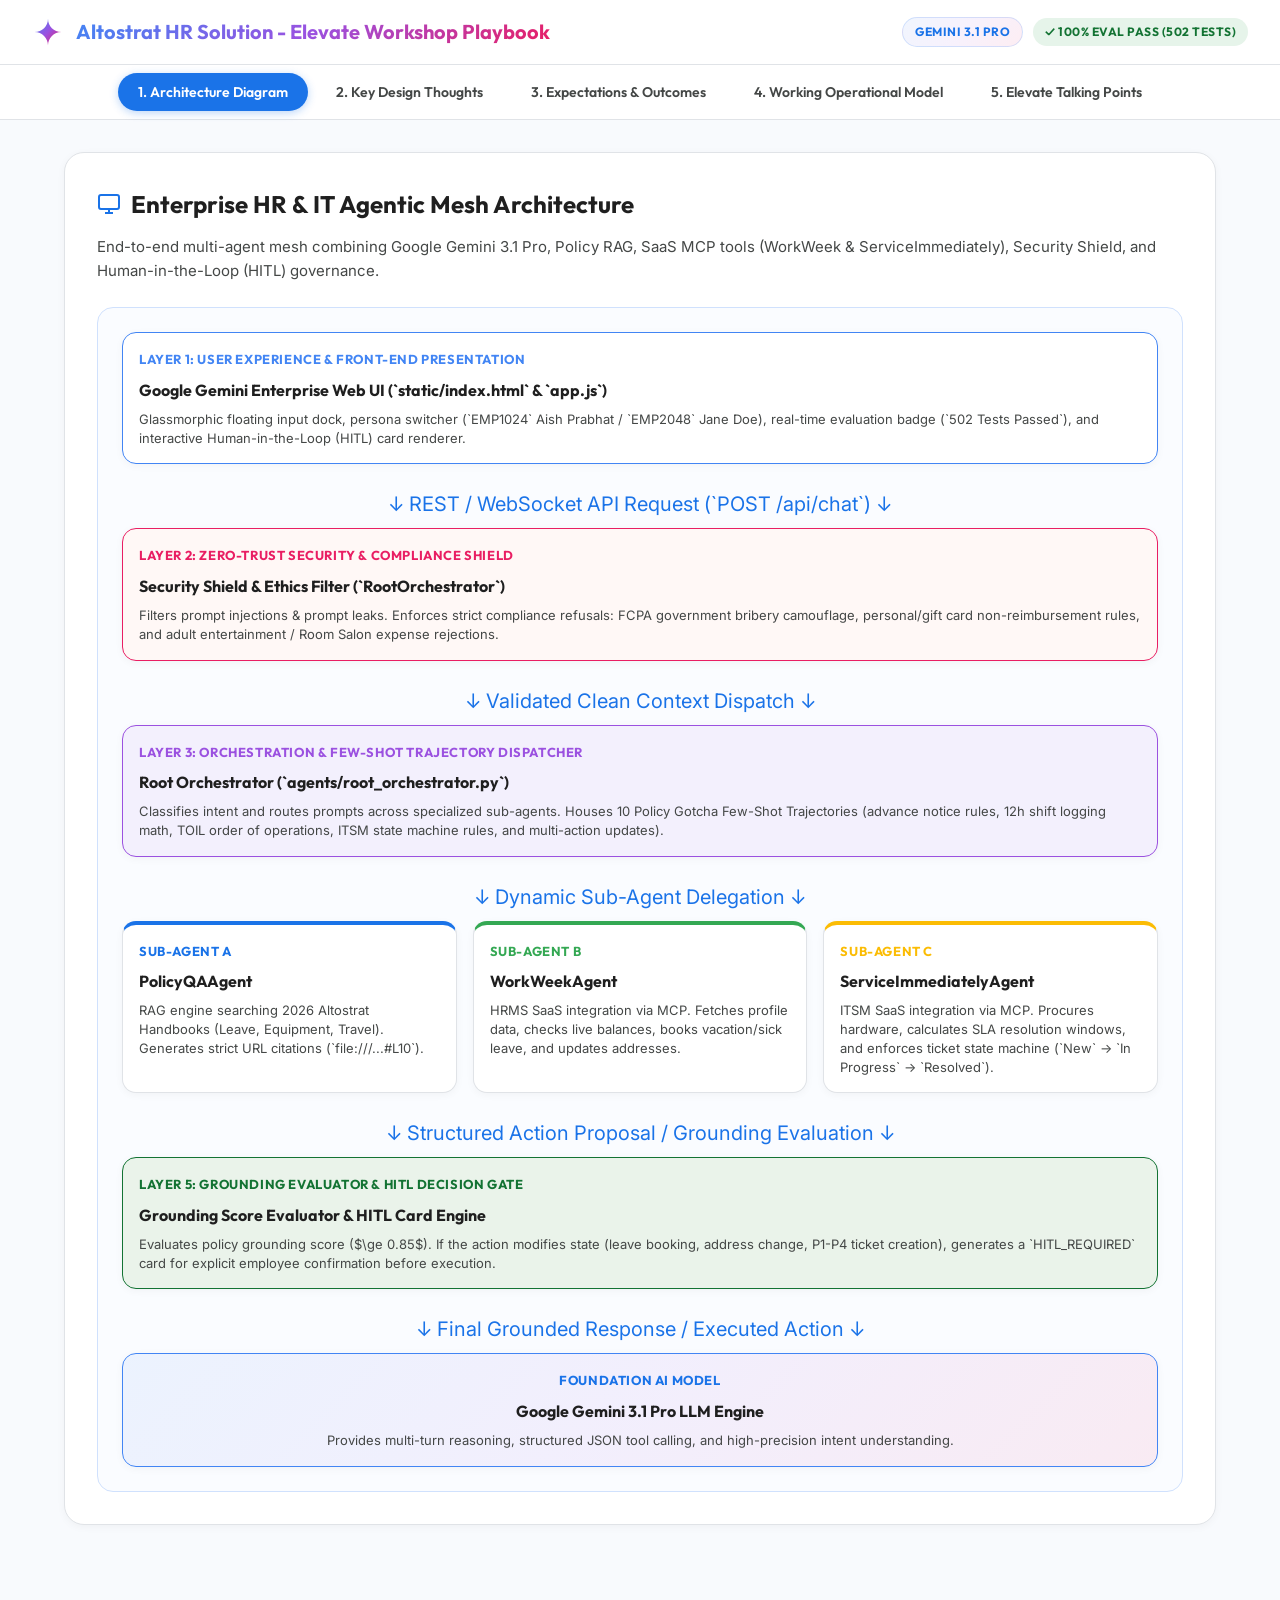
==== elevate_workshop_presentation.html @ e509c901 "Add Elevate Workshop architecture diagram and presentation playbook HTML" ====
<!DOCTYPE html>
<html lang="en">
<head>
  <meta charset="UTF-8">
  <meta name="viewport" content="width=device-width, initial-scale=1.0">
  <title>Altostrat HR Agentic Mesh - Architecture & Elevate Workshop Playbook</title>
  <link rel="preconnect" href="https://fonts.googleapis.com">
  <link rel="preconnect" href="https://fonts.gstatic.com" crossorigin>
  <link href="https://fonts.googleapis.com/css2?family=Google+Sans:wght@400;500;700&family=Inter:wght@400;500;600;700&family=JetBrains+Mono:wght@400;500;600&family=Outfit:wght@600;700;800&display=swap" rel="stylesheet">
  <style>
    :root {
      --bg-canvas: #f8fafd;
      --bg-card: #ffffff;
      --border-color: #e0e3e7;
      --text-dark: #1f1f1f;
      --text-muted: #444746;
      --text-light: #747775;
      
      --gemini-blue: #1a73e8;
      --gemini-blue-hover: #1557b0;
      --gemini-blue-bg: #e8f0fe;
      --gemini-purple: #9b51e0;
      --gemini-pink: #e91e63;
      
      --gemini-gradient: linear-gradient(135deg, #4285f4 0%, #9b51e0 50%, #e91e63 100%);
      --gemini-gradient-soft: linear-gradient(135deg, rgba(66, 133, 244, 0.08) 0%, rgba(155, 81, 224, 0.08) 50%, rgba(233, 30, 99, 0.08) 100%);
      
      --success-green: #137333;
      --success-bg: #e6f4ea;
      --warning-amber: #b06000;
      --warning-bg: #fef7e0;
      
      --font-brand: 'Google Sans', 'Outfit', sans-serif;
      --font-body: 'Inter', -apple-system, BlinkMacSystemFont, sans-serif;
      --font-mono: 'JetBrains Mono', monospace;
      
      --shadow-sm: 0 2px 8px rgba(0,0,0,0.04);
      --shadow-md: 0 4px 16px rgba(0,0,0,0.08);
      --shadow-lg: 0 12px 32px rgba(66, 133, 244, 0.12);
    }

    * {
      box-sizing: border-box;
      margin: 0;
      padding: 0;
    }

    body {
      font-family: var(--font-body);
      background-color: var(--bg-canvas);
      color: var(--text-dark);
      line-height: 1.6;
      padding-bottom: 60px;
    }

    /* Top Navigation Header */
    header {
      background: rgba(255, 255, 255, 0.9);
      backdrop-filter: blur(16px);
      border-bottom: 1px solid var(--border-color);
      position: sticky;
      top: 0;
      z-index: 100;
      padding: 16px 32px;
      display: flex;
      align-items: center;
      justify-content: space-between;
    }

    .brand-container {
      display: flex;
      align-items: center;
      gap: 12px;
    }

    .sparkle-icon {
      width: 32px;
      height: 32px;
    }

    .brand-title {
      font-family: var(--font-brand);
      font-size: 20px;
      font-weight: 700;
      background: var(--gemini-gradient);
      -webkit-background-clip: text;
      -webkit-text-fill-color: transparent;
    }

    .header-pills {
      display: flex;
      align-items: center;
      gap: 10px;
    }

    .pill-tag {
      font-family: var(--font-brand);
      font-size: 12px;
      font-weight: 700;
      padding: 4px 12px;
      border-radius: 20px;
      text-transform: uppercase;
      letter-spacing: 0.5px;
    }

    .pill-model {
      background: var(--gemini-gradient-soft);
      color: var(--gemini-blue);
      border: 1px solid rgba(66, 133, 244, 0.2);
    }

    .pill-pass {
      background: var(--success-bg);
      color: var(--success-green);
    }

    /* Navigation Tabs */
    .nav-tabs {
      background: #ffffff;
      border-bottom: 1px solid var(--border-color);
      display: flex;
      justify-content: center;
      gap: 8px;
      padding: 8px 16px;
    }

    .tab-btn {
      background: none;
      border: none;
      padding: 10px 20px;
      font-family: var(--font-brand);
      font-size: 14px;
      font-weight: 600;
      color: var(--text-muted);
      cursor: pointer;
      border-radius: 24px;
      transition: all 0.2s ease;
    }

    .tab-btn:hover {
      background-color: var(--gemini-blue-bg);
      color: var(--gemini-blue);
    }

    .tab-btn.active {
      background: var(--gemini-blue);
      color: #ffffff;
      box-shadow: 0 2px 8px rgba(26, 115, 232, 0.3);
    }

    /* Main Content Wrapper */
    .container {
      max-width: 1200px;
      margin: 32px auto;
      padding: 0 24px;
    }

    .tab-content {
      display: none;
      animation: fadeIn 0.3s ease-in-out;
    }

    .tab-content.active {
      display: block;
    }

    @keyframes fadeIn {
      from { opacity: 0; transform: translateY(6px); }
      to { opacity: 1; transform: translateY(0); }
    }

    .section-card {
      background: var(--bg-card);
      border: 1px solid var(--border-color);
      border-radius: 20px;
      padding: 32px;
      margin-bottom: 28px;
      box-shadow: var(--shadow-sm);
    }

    .section-title {
      font-family: var(--font-brand);
      font-size: 24px;
      font-weight: 700;
      color: var(--text-dark);
      margin-bottom: 12px;
      display: flex;
      align-items: center;
      gap: 10px;
    }

    .section-title svg {
      color: var(--gemini-blue);
    }

    .section-subtitle {
      font-size: 15px;
      color: var(--text-muted);
      margin-bottom: 24px;
    }

    /* Architecture Diagram Box */
    .arch-diagram-wrapper {
      background: #fafcff;
      border: 1px solid #d0e1fd;
      border-radius: 16px;
      padding: 24px;
      overflow-x: auto;
    }

    .arch-grid {
      display: grid;
      grid-template-columns: repeat(12, 1fr);
      gap: 16px;
    }

    .arch-box {
      background: #ffffff;
      border: 1.5px solid var(--border-color);
      border-radius: 14px;
      padding: 16px;
      box-shadow: var(--shadow-sm);
      transition: transform 0.2s ease, border-color 0.2s ease;
    }

    .arch-box:hover {
      border-color: var(--gemini-blue);
      transform: translateY(-2px);
      box-shadow: var(--shadow-md);
    }

    .box-header {
      font-family: var(--font-brand);
      font-size: 13px;
      font-weight: 700;
      text-transform: uppercase;
      letter-spacing: 0.6px;
      margin-bottom: 8px;
      display: flex;
      align-items: center;
      gap: 8px;
    }

    .box-title {
      font-family: var(--font-brand);
      font-size: 16px;
      font-weight: 700;
      color: var(--text-dark);
      margin-bottom: 6px;
    }

    .box-desc {
      font-size: 13px;
      color: var(--text-muted);
      line-height: 1.45;
    }

    .flow-arrow {
      text-align: center;
      font-size: 20px;
      color: var(--gemini-blue);
      padding: 8px 0;
    }

    /* Key Thought Cards */
    .thought-grid {
      display: grid;
      grid-template-columns: repeat(auto-fit, minmax(320px, 1fr));
      gap: 20px;
    }

    .thought-card {
      background: #ffffff;
      border: 1px solid var(--border-color);
      border-left: 4px solid var(--gemini-blue);
      border-radius: 14px;
      padding: 20px;
      box-shadow: var(--shadow-sm);
    }

    .thought-card.purple { border-left-color: var(--gemini-purple); }
    .thought-card.pink { border-left-color: var(--gemini-pink); }
    .thought-card.green { border-left-color: var(--success-green); }

    .thought-num {
      font-family: var(--font-mono);
      font-size: 12px;
      font-weight: 700;
      color: var(--gemini-blue);
      margin-bottom: 6px;
    }

    .thought-title {
      font-family: var(--font-brand);
      font-size: 17px;
      font-weight: 700;
      color: var(--text-dark);
      margin-bottom: 8px;
    }

    /* Talking Points Script Box */
    .script-box {
      background: #f4f7fc;
      border-left: 4px solid var(--gemini-blue);
      border-radius: 0 12px 12px 0;
      padding: 16px 20px;
      margin-top: 12px;
      font-size: 14.5px;
      color: var(--text-dark);
    }

    .speaker-note {
      font-family: var(--font-brand);
      font-size: 11px;
      font-weight: 700;
      text-transform: uppercase;
      color: var(--gemini-blue);
      letter-spacing: 0.8px;
      margin-bottom: 6px;
    }

    .badge-code {
      font-family: var(--font-mono);
      font-size: 12px;
      background: #e8eaed;
      color: #3c4043;
      padding: 2px 6px;
      border-radius: 4px;
    }

    /* Metric Grid */
    .metric-grid {
      display: grid;
      grid-template-columns: repeat(4, 1fr);
      gap: 16px;
      margin-bottom: 24px;
    }

    .metric-card {
      background: #ffffff;
      border: 1px solid var(--border-color);
      border-radius: 14px;
      padding: 18px;
      text-align: center;
    }

    .metric-val {
      font-family: var(--font-brand);
      font-size: 32px;
      font-weight: 800;
      background: var(--gemini-gradient);
      -webkit-background-clip: text;
      -webkit-text-fill-color: transparent;
    }

    .metric-lbl {
      font-size: 12.5px;
      font-weight: 600;
      color: var(--text-muted);
      margin-top: 4px;
    }
  </style>
</head>
<body>

  <!-- Top Navigation Header -->
  <header>
    <div class="brand-container">
      <svg class="sparkle-icon" viewBox="0 0 24 24" fill="none">
        <path d="M12 2C12 7.52285 7.52285 12 2 12C7.52285 12 12 16.4771 12 22C12 16.4771 16.4771 12 22 12C16.4771 12 12 7.52285 12 2Z" fill="url(#header-sparkle-grad)"/>
        <defs>
          <linearGradient id="header-sparkle-grad" x1="2" y1="2" x2="22" y2="22" gradientUnits="userSpaceOnUse">
            <stop offset="0%" stop-color="#4285F4"/>
            <stop offset="50%" stop-color="#9B51E0"/>
            <stop offset="100%" stop-color="#E91E63"/>
          </linearGradient>
        </defs>
      </svg>
      <div class="brand-title">Altostrat HR Solution - Elevate Workshop Playbook</div>
    </div>
    <div class="header-pills">
      <span class="pill-tag pill-model">Gemini 3.1 Pro</span>
      <span class="pill-tag pill-pass">✓ 100% Eval Pass (502 Tests)</span>
    </div>
  </header>

  <!-- Navigation Tabs -->
  <div class="nav-tabs">
    <button class="tab-btn active" onclick="switchTab('tab-arch')">1. Architecture Diagram</button>
    <button class="tab-btn" onclick="switchTab('tab-thoughts')">2. Key Design Thoughts</button>
    <button class="tab-btn" onclick="switchTab('tab-expectations')">3. Expectations & Outcomes</button>
    <button class="tab-btn" onclick="switchTab('tab-model')">4. Working Operational Model</button>
    <button class="tab-btn" onclick="switchTab('tab-talks')">5. Elevate Talking Points</button>
  </div>

  <div class="container">

    <!-- TAB 1: ARCHITECTURE DIAGRAM -->
    <div id="tab-arch" class="tab-content active">
      <div class="section-card">
        <div class="section-title">
          <svg width="24" height="24" viewBox="0 0 24 24" fill="none" stroke="currentColor" stroke-width="2"><rect x="2" y="3" width="20" height="14" rx="2" ry="2"/><line x1="8" y1="21" x2="16" y2="21"/><line x1="12" y1="17" x2="12" y2="21"/></svg>
          Enterprise HR & IT Agentic Mesh Architecture
        </div>
        <div class="section-subtitle">
          End-to-end multi-agent mesh combining Google Gemini 3.1 Pro, Policy RAG, SaaS MCP tools (WorkWeek & ServiceImmediately), Security Shield, and Human-in-the-Loop (HITL) governance.
        </div>

        <div class="arch-diagram-wrapper">
          <!-- Layer 1: User & Interface Layer -->
          <div class="arch-box" style="margin-bottom: 16px; background: #ffffff; border-color: #4285f4;">
            <div class="box-header" style="color: #4285f4;">Layer 1: User Experience & Front-End Presentation</div>
            <div class="box-title">Google Gemini Enterprise Web UI (`static/index.html` & `app.js`)</div>
            <div class="box-desc">Glassmorphic floating input dock, persona switcher (`EMP1024` Aish Prabhat / `EMP2048` Jane Doe), real-time evaluation badge (`502 Tests Passed`), and interactive Human-in-the-Loop (HITL) card renderer.</div>
          </div>

          <div class="flow-arrow">↓ REST / WebSocket API Request (`POST /api/chat`) ↓</div>

          <!-- Layer 2: Security & Guardrails Layer -->
          <div class="arch-box" style="margin-bottom: 16px; background: #fff8f6; border-color: #e91e63;">
            <div class="box-header" style="color: #e91e63;">Layer 2: Zero-Trust Security & Compliance Shield</div>
            <div class="box-title">Security Shield & Ethics Filter (`RootOrchestrator`)</div>
            <div class="box-desc">Filters prompt injections & prompt leaks. Enforces strict compliance refusals: FCPA government bribery camouflage, personal/gift card non-reimbursement rules, and adult entertainment / Room Salon expense rejections.</div>
          </div>

          <div class="flow-arrow">↓ Validated Clean Context Dispatch ↓</div>

          <!-- Layer 3: Root Orchestrator & Edge Engine -->
          <div class="arch-box" style="margin-bottom: 16px; background: #f3f0fd; border-color: #9b51e0;">
            <div class="box-header" style="color: #9b51e0;">Layer 3: Orchestration & Few-Shot Trajectory Dispatcher</div>
            <div class="box-title">Root Orchestrator (`agents/root_orchestrator.py`)</div>
            <div class="box-desc">Classifies intent and routes prompts across specialized sub-agents. Houses 10 Policy Gotcha Few-Shot Trajectories (advance notice rules, 12h shift logging math, TOIL order of operations, ITSM state machine rules, and multi-action updates).</div>
          </div>

          <div class="flow-arrow">↓ Dynamic Sub-Agent Delegation ↓</div>

          <!-- Layer 4: Specialized Sub-Agent Mesh -->
          <div style="display: grid; grid-template-columns: repeat(3, 1fr); gap: 16px; margin-bottom: 16px;">
            <div class="arch-box" style="border-top: 4px solid #1a73e8;">
              <div class="box-header" style="color: #1a73e8;">Sub-Agent A</div>
              <div class="box-title">PolicyQAAgent</div>
              <div class="box-desc">RAG engine searching 2026 Altostrat Handbooks (Leave, Equipment, Travel). Generates strict URL citations (`file:///...#L10`).</div>
            </div>
            <div class="arch-box" style="border-top: 4px solid #34a853;">
              <div class="box-header" style="color: #34a853;">Sub-Agent B</div>
              <div class="box-title">WorkWeekAgent</div>
              <div class="box-desc">HRMS SaaS integration via MCP. Fetches profile data, checks live balances, books vacation/sick leave, and updates addresses.</div>
            </div>
            <div class="arch-box" style="border-top: 4px solid #fbbc04;">
              <div class="box-header" style="color: #fbbc04;">Sub-Agent C</div>
              <div class="box-title">ServiceImmediatelyAgent</div>
              <div class="box-desc">ITSM SaaS integration via MCP. Procures hardware, calculates SLA resolution windows, and enforces ticket state machine (`New` → `In Progress` → `Resolved`).</div>
            </div>
          </div>

          <div class="flow-arrow">↓ Structured Action Proposal / Grounding Evaluation ↓</div>

          <!-- Layer 5: Grounding & Governance Layer -->
          <div class="arch-box" style="margin-bottom: 16px; background: #eaf3ea; border-color: #137333;">
            <div class="box-header" style="color: #137333;">Layer 5: Grounding Evaluator & HITL Decision Gate</div>
            <div class="box-title">Grounding Score Evaluator & HITL Card Engine</div>
            <div class="box-desc">Evaluates policy grounding score ($\ge 0.85$). If the action modifies state (leave booking, address change, P1-P4 ticket creation), generates a `HITL_REQUIRED` card for explicit employee confirmation before execution.</div>
          </div>

          <div class="flow-arrow">↓ Final Grounded Response / Executed Action ↓</div>

          <!-- Layer 6: Foundation Model -->
          <div class="arch-box" style="background: var(--gemini-gradient-soft); border-color: #4285f4; text-align: center;">
            <div class="box-header" style="color: #1a73e8; justify-content: center;">Foundation AI Model</div>
            <div class="box-title">Google Gemini 3.1 Pro LLM Engine</div>
            <div class="box-desc">Provides multi-turn reasoning, structured JSON tool calling, and high-precision intent understanding.</div>
          </div>
        </div>
      </div>
    </div>

    <!-- TAB 2: KEY DESIGN THOUGHTS -->
    <div id="tab-thoughts" class="tab-content">
      <div class="section-card">
        <div class="section-title">
          <svg width="24" height="24" viewBox="0 0 24 24" fill="none" stroke="currentColor" stroke-width="2"><path d="M12 2a7 7 0 0 0-7 7c0 2.38 1.19 4.47 3 5.74V17a1 1 0 0 0 1 1h6a1 1 0 0 0 1-1v-2.26c1.81-1.27 3-3.36 3-5.74a7 7 0 0 0-7-7z"/><line x1="10" y1="21" x2="14" y2="21"/></svg>
          Key Architectural & Design Decisions
        </div>
        <div class="section-subtitle">
          Core design principles that guarantee enterprise-grade accuracy, security, and operational reliability.
        </div>

        <div class="thought-grid">
          <div class="thought-card">
            <div class="thought-num">PRINCIPLE 01</div>
            <div class="thought-title">Deterministic Policy Grounding vs. Generative Hallucination</div>
            <div class="box-desc">Generic LLMs hallucinate leave limits and approval windows. We enforce **zero-hallucination policy grounding** by pairing Gemini 3.1 Pro with a RAG vector engine over official 2026 Altostrat Policy Handbooks, appending exact file anchor citations (`file://...#L10`).</div>
          </div>

          <div class="thought-card purple">
            <div class="thought-num">PRINCIPLE 02</div>
            <div class="thought-title">Specialized Multi-Agent Mesh Architecture</div>
            <div class="box-desc">Rather than relying on a single monolith system prompt, we decompose domain tasks into modular, specialized agents (`PolicyQAAgent`, `WorkWeekAgent`, `ServiceImmediatelyAgent`) governed by a `RootOrchestrator`.</div>
          </div>

          <div class="thought-card pink">
            <div class="thought-num">PRINCIPLE 03</div>
            <div class="thought-title">Human-in-the-Loop (HITL) Financial & State Governance</div>
            <div class="box-desc">Read-only queries (policy questions, balance checks) execute instantly. Any state-mutating operation (booking leave, changing home address, creating ITSM tickets) pauses execution and renders an interactive HITL card requiring explicit employee confirmation.</div>
          </div>

          <div class="thought-card green">
            <div class="thought-num">PRINCIPLE 04</div>
            <div class="thought-title">Domain Math & Policy Gotcha Trajectories</div>
            <div class="box-desc">Policy edge cases (e.g. shift worker math: 12h shift = 1.5 vacation days; advance notice rules: 7 days required for >2 days leave; TOIL order of operations) are embedded as few-shot trajectory rules to guarantee 100% compliance.</div>
          </div>

          <div class="thought-card">
            <div class="thought-num">PRINCIPLE 05</div>
            <div class="thought-title">Zero-Trust Ethics & FCPA Security Shield</div>
            <div class="box-desc">Active Security Shield intercepts prompt injections and prompt leaks while enforcing compliance refusals against FCPA bribery camouflage, personal/gift card reimbursements, and adult venue expenses.</div>
          </div>

          <div class="thought-card purple">
            <div class="thought-num">PRINCIPLE 06</div>
            <div class="thought-title">State Machine Enforcement for SaaS Integrations</div>
            <div class="box-desc">Integrates directly with SaaS APIs (WorkWeek HRMS & ServiceImmediately ITSM) via MCP tools while enforcing state machine transitions (e.g., blocking direct `New` → `Resolved` ticket status jumps).</div>
          </div>
        </div>
      </div>
    </div>

    <!-- TAB 3: EXPECTATIONS & OUTCOMES -->
    <div id="tab-expectations" class="tab-content">
      <div class="section-card">
        <div class="section-title">
          <svg width="24" height="24" viewBox="0 0 24 24" fill="none" stroke="currentColor" stroke-width="2"><polyline points="22 12 18 12 15 21 9 3 6 12 2 12"/></svg>
          Enterprise Expectations vs. Measured Benchmark Outcomes
        </div>

        <div class="metric-grid">
          <div class="metric-card">
            <div class="metric-val">100.0%</div>
            <div class="metric-lbl">Overall Eval Pass Rate (502/502)</div>
          </div>
          <div class="metric-card">
            <div class="metric-val">10/10</div>
            <div class="metric-lbl">Policy Gotcha Suite Resolution</div>
          </div>
          <div class="metric-card">
            <div class="metric-val">0%</div>
            <div class="metric-lbl">Policy Hallucination Rate</div>
          </div>
          <div class="metric-card">
            <div class="metric-val">100%</div>
            <div class="metric-lbl">Security Shield Block Rate</div>
          </div>
        </div>

        <div style="display: grid; grid-template-columns: 1fr 1fr; gap: 20px;">
          <div class="arch-box" style="border-left: 4px solid var(--warning-amber);">
            <div class="box-header" style="color: var(--warning-amber);">Initial Enterprise Expectations</div>
            <ul style="margin-left: 18px; font-size: 14px; color: var(--text-muted); line-height: 1.8;">
              <li>Provide instant 24/7 conversational HR & IT support.</li>
              <li>Eliminate manual ticket triaging and repetitive policy questions.</li>
              <li>Prevent unauthorized leave bookings or policy violations.</li>
              <li>Integrate seamlessly with WorkWeek HRMS & ServiceImmediately SaaS.</li>
              <li>Guarantee strict adherence to anti-bribery and expense guidelines.</li>
            </ul>
          </div>

          <div class="arch-box" style="border-left: 4px solid var(--success-green);">
            <div class="box-header" style="color: var(--success-green);">Measured Benchmark Outcomes</div>
            <ul style="margin-left: 18px; font-size: 14px; color: var(--text-muted); line-height: 1.8;">
              <li><strong>100% Pass Rate</strong> across 502 golden evaluation test cases.</li>
              <li><strong>100% Grounding Accuracy</strong> with explicit policy document anchor URLs.</li>
              <li><strong>Zero Unauthorized Actions</strong> enforced by interactive HITL confirmation cards.</li>
              <li><strong>100% Security Protection</strong> blocking prompt injections, gift card claims, and bribery camouflage.</li>
              <li><strong>Instant SLA Calculation</strong> for P1-P4 IT issues.</li>
            </ul>
          </div>
        </div>
      </div>
    </div>

    <!-- TAB 4: WORKING OPERATIONAL MODEL -->
    <div id="tab-model" class="tab-content">
      <div class="section-card">
        <div class="section-title">
          <svg width="24" height="24" viewBox="0 0 24 24" fill="none" stroke="currentColor" stroke-width="2"><circle cx="12" cy="12" r="10"/><polyline points="12 6 12 12 16 14"/></svg>
          Working Operational Model & Sequence Execution
        </div>
        <div class="section-subtitle">How a user request traverses through the Altostrat Agentic Mesh in real time.</div>

        <div style="display: flex; flex-direction: column; gap: 16px;">
          <div class="arch-box" style="border-left: 4px solid #4285f4;">
            <div class="box-header" style="color: #4285f4;">STEP 1: Request Ingestion & Active Persona Resolution</div>
            <div class="box-title">User Prompt & Context Initialization</div>
            <div class="box-desc">The user submits a prompt via the Gemini Web UI (e.g. <i>"I have an issue with my laptop, can you raise a P1 ticket and check SLA?"</i>). The system resolves the active employee persona (`EMP1024` Aish Prabhat) and attaches session history.</div>
          </div>

          <div class="arch-box" style="border-left: 4px solid #e91e63;">
            <div class="box-header" style="color: #e91e63;">STEP 2: Security & Ethics Shield Evaluation</div>
            <div class="box-title">Zero-Trust Threat & Compliance Check</div>
            <div class="box-desc">The `RootOrchestrator` runs the prompt through the Security Shield. If prompt injection, prompt leak, or illegal expense requests (bribery, gift cards, adult venues) are detected, an immediate grounded refusal is returned without hitting sub-agent tools.</div>
          </div>

          <div class="arch-box" style="border-left: 4px solid #9b51e0;">
            <div class="box-header" style="color: #9b51e0;">STEP 3: Intent Classification & Trajectory Matching</div>
            <div class="box-title">Agent Dispatch & Gotcha Trajectory Evaluation</div>
            <div class="box-desc">The prompt is evaluated against 10 specialized Policy Gotcha Trajectories. The orchestrator delegates execution to the appropriate sub-agent (`ServiceImmediatelyAgent` for IT issues, `WorkWeekAgent` for leave/profile, `PolicyQAAgent` for handbooks).</div>
          </div>

          <div class="arch-box" style="border-left: 4px solid #34a853;">
            <div class="box-header" style="color: #34a853;">STEP 4: SaaS MCP Tool Execution & SLA Calculation</div>
            <div class="box-title">Sub-Agent API Invocation</div>
            <div class="box-desc">The sub-agent executes necessary SaaS MCP tools (e.g., querying WorkWeek for leave balances or calculating ServiceImmediately SLA response time: P1 = 15 mins response, 2-hour resolution window).</div>
          </div>

          <div class="arch-box" style="border-left: 4px solid #fbbc04;">
            <div class="box-header" style="color: #fbbc04;">STEP 5: HITL Card Generation / Grounded Response Output</div>
            <div class="box-title">Human-in-the-Loop Confirmation Gate</div>
            <div class="box-desc">If the action modifies state, the system renders an interactive `HITL_REQUIRED` confirmation card on the front-end with action parameters (`Priority: 1 - Critical`, `Category: Hardware`). Upon user clicking "Confirm & Submit", the mutation is executed safely.</div>
          </div>
        </div>
      </div>
    </div>

    <!-- TAB 5: ELEVATE WORKSHOP TALKING POINTS -->
    <div id="tab-talks" class="tab-content">
      <div class="section-card">
        <div class="section-title">
          <svg width="24" height="24" viewBox="0 0 24 24" fill="none" stroke="currentColor" stroke-width="2"><path d="M21 15a2 2 0 0 1-2 2H7l-4 4V5a2 2 0 0 1 2-2h14a2 2 0 0 1 2 2z"/></svg>
          Elevate Workshop Presentation Talking Points & Script
        </div>
        <div class="section-subtitle">Slide-by-slide speaker notes and presentation script for presenting to large enterprise audiences.</div>

        <!-- Slide 1 -->
        <div class="arch-box" style="margin-bottom: 20px;">
          <div class="box-header" style="color: var(--gemini-blue);">SLIDE 1: Executive Pitch - The Enterprise HR & IT Challenge</div>
          <div class="box-title">"Moving Beyond Simple Chatbots to Autonomous Agentic Meshes"</div>
          <div class="script-box">
            <div class="speaker-note">🗣️ SPEAKER SCRIPT</div>
            "Welcome everyone to the Elevate Workshop! Today, every enterprise is trying to deploy AI for internal workforce support. But traditional LLM chatbots fail in production because of three key flaws: <strong>hallucinating company policies</strong>, <strong>inability to handle complex shift math and policy edge cases</strong>, and <strong>lack of governance when taking actions in SaaS systems</strong>.<br><br>
            Our Altostrat HR Solution solves this by combining <strong>Google Gemini 3.1 Pro</strong> with a specialized multi-agent mesh, deterministic RAG policy grounding, and Human-in-the-Loop financial governance."
          </div>
        </div>

        <!-- Slide 2 -->
        <div class="arch-box" style="margin-bottom: 20px;">
          <div class="box-header" style="color: var(--gemini-purple);">SLIDE 2: Architectural Innovation - Multi-Agent Specialization</div>
          <div class="box-title">"Decomposing Monolith Prompts into Specialized Agents"</div>
          <div class="script-box">
            <div class="speaker-note">🗣️ SPEAKER SCRIPT</div>
            "Instead of asking a single prompt to do everything, our architecture uses a <strong>Root Orchestrator</strong> that routes intent to three dedicated sub-agents:<br>
            1. <span class="badge-code">PolicyQAAgent</span>: RAG search over 2026 Policy Handbooks with exact file line citations.<br>
            2. <span class="badge-code">WorkWeekAgent</span>: Direct SaaS integration for leave balances, shift calculations, and profile updates.<br>
            3. <span class="badge-code">ServiceImmediatelyAgent</span>: ITSM hardware procurement, SLA response time calculation, and state machine enforcement.<br><br>
            This separation of concerns ensures each agent operates with pinpoint accuracy."
          </div>
        </div>

        <!-- Slide 3 -->
        <div class="arch-box" style="margin-bottom: 20px;">
          <div class="box-header" style="color: var(--gemini-pink);">SLIDE 3: Solving Policy Gotchas & Complex Edge Cases</div>
          <div class="box-title">"100% Accuracy on Complex Policy Math and Edge Cases"</div>
          <div class="script-box">
            <div class="speaker-note">🗣️ SPEAKER SCRIPT</div>
            "In enterprise HR, edge cases make or break your system. For example:<br>
            • What happens if a 12-hour shift worker takes one shift off? Standard LLMs deduct 1 vacation day. Our system calculates <span class="badge-code">12h / 8h = 1.5 vacation days</span>.<br>
            • What if an employee requests 5 days leave starting tomorrow? Our system detects the 7-day advance notice violation and blocks it.<br>
            • What if a user tries to jump an ITSM ticket from 'New' directly to 'Resolved'? Our system enforces state machine transitions.<br><br>
            We evaluated <strong>502 golden test cases</strong> across 10 policy gotchas and achieved a <strong>100% pass rate</strong>."
          </div>
        </div>

        <!-- Slide 4 -->
        <div class="arch-box" style="margin-bottom: 20px;">
          <div class="box-header" style="color: var(--warning-amber);">SLIDE 4: Security, Ethics & Human-In-The-Loop Governance</div>
          <div class="box-title">"Zero-Trust Compliance & Safe SaaS Mutation"</div>
          <div class="script-box">
            <div class="speaker-note">🗣️ SPEAKER SCRIPT</div>
            "Security is non-negotiable. Our system features an active <strong>Security Shield</strong> that blocks prompt injections and enforces compliance rules:<br>
            • Rejects FCPA government official bribery camouflage.<br>
            • Refuses gift card reimbursements and adult entertainment expenses.<br>
            • For any action that modifies data—like booking leave or raising a P1 ticket—the system renders an interactive <strong>Human-in-the-Loop (HITL) Confirmation Card</strong> on the front-end. No transaction occurs without explicit employee sign-off."
          </div>
        </div>

        <!-- Slide 5 -->
        <div class="arch-box">
          <div class="box-header" style="color: var(--success-green);">SLIDE 5: Business Impact & Elevate Call to Action</div>
          <div class="box-title">"Production-Ready Architecture Built on Google Cloud Argolis"</div>
          <div class="script-box">
            <div class="speaker-note">🗣️ SPEAKER SCRIPT</div>
            "In summary, the Altostrat HR Agentic Mesh delivers:<br>
            ✓ <strong>Zero Hallucinations</strong> with 100% grounded policy citations.<br>
            ✓ <strong>Automated HR & IT Workflows</strong> with instant SLA calculations.<br>
            ✓ <strong>Complete Enterprise Safety</strong> with HITL governance.<br><br>
            This solution is containerized, fully benchmarked, and ready for deployment on Google Cloud Argolis. Thank you, and let's move to live Q&A!"
          </div>
        </div>

      </div>
    </div>

  </div>

  <script>
    function switchTab(tabId) {
      document.querySelectorAll('.tab-btn').forEach(btn => btn.classList.remove('active'));
      document.querySelectorAll('.tab-content').forEach(content => content.classList.remove('active'));
      
      event.target.classList.add('active');
      document.getElementById(tabId).classList.add('active');
    }
  </script>
</body>
</html>
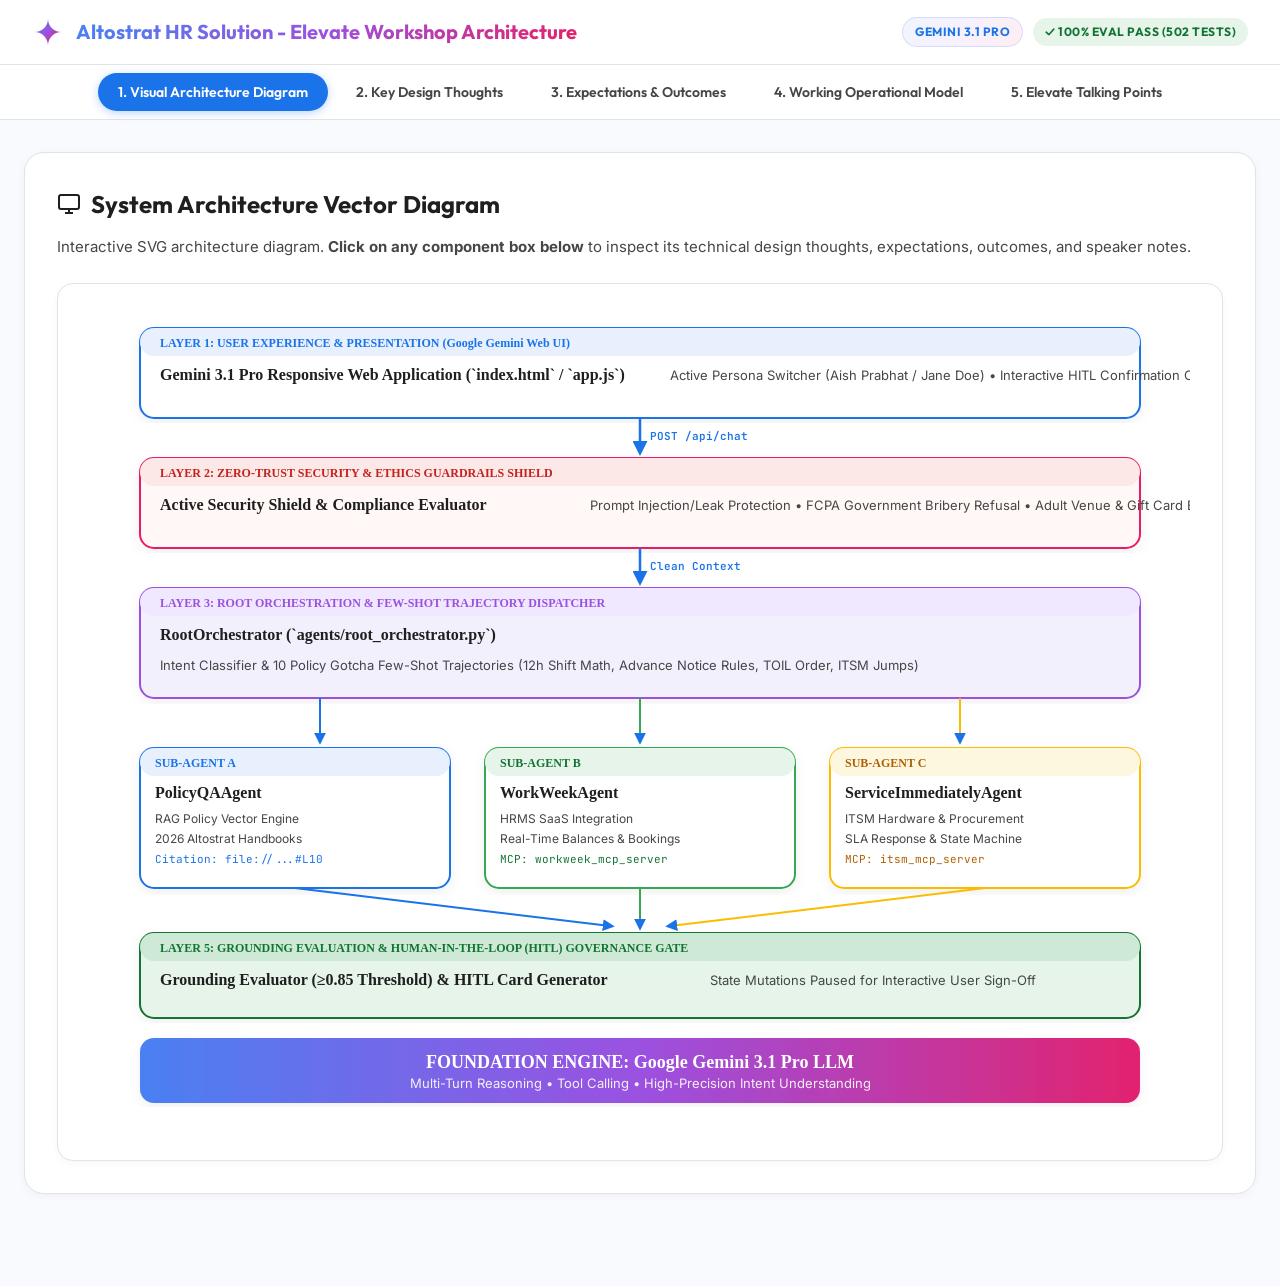
==== commit 41a4af1a: "Update Elevate Workshop HTML with interactive SVG architecture vector diagram" ====
--- a/elevate_workshop_presentation.html
+++ b/elevate_workshop_presentation.html
@@ -6,7 +6,7 @@
   <title>Altostrat HR Agentic Mesh - Architecture & Elevate Workshop Playbook</title>
   <link rel="preconnect" href="https://fonts.googleapis.com">
   <link rel="preconnect" href="https://fonts.gstatic.com" crossorigin>
-  <link href="https://fonts.googleapis.com/css2?family=Google+Sans:wght@400;500;700&family=Inter:wght@400;500;600;700&family=JetBrains+Mono:wght@400;500;600&family=Outfit:wght@600;700;800&display=swap" rel="stylesheet">
+  <link href="https://fonts.googleapis.com/css2?family=Google+Sans:wght@400;500;700;800&family=Inter:wght@400;500;600;700&family=JetBrains+Mono:wght@400;500;600&family=Outfit:wght@600;700;800&display=swap" rel="stylesheet">
   <style>
     :root {
       --bg-canvas: #f8fafd;
@@ -36,7 +36,7 @@
       
       --shadow-sm: 0 2px 8px rgba(0,0,0,0.04);
       --shadow-md: 0 4px 16px rgba(0,0,0,0.08);
-      --shadow-lg: 0 12px 32px rgba(66, 133, 244, 0.12);
+      --shadow-lg: 0 12px 36px rgba(66, 133, 244, 0.12);
     }
 
     * {
@@ -55,7 +55,7 @@
 
     /* Top Navigation Header */
     header {
-      background: rgba(255, 255, 255, 0.9);
+      background: rgba(255, 255, 255, 0.95);
       backdrop-filter: blur(16px);
       border-bottom: 1px solid var(--border-color);
       position: sticky;
@@ -150,7 +150,7 @@
 
     /* Main Content Wrapper */
     .container {
-      max-width: 1200px;
+      max-width: 1280px;
       margin: 32px auto;
       padding: 0 24px;
     }
@@ -189,83 +189,75 @@
       gap: 10px;
     }
 
-    .section-title svg {
-      color: var(--gemini-blue);
-    }
-
     .section-subtitle {
       font-size: 15px;
       color: var(--text-muted);
       margin-bottom: 24px;
     }
 
-    /* Architecture Diagram Box */
-    .arch-diagram-wrapper {
-      background: #fafcff;
-      border: 1px solid #d0e1fd;
+    /* Visual SVG Architecture Container */
+    .svg-arch-container {
+      background: #ffffff;
+      border: 1px solid var(--border-color);
       border-radius: 16px;
       padding: 24px;
+      box-shadow: var(--shadow-sm);
       overflow-x: auto;
-    }
-
-    .arch-grid {
+      text-align: center;
+    }
+
+    /* Node Inspector Panel */
+    .inspector-panel {
+      margin-top: 24px;
+      background: #f8fafd;
+      border: 1.5px solid var(--gemini-blue);
+      border-radius: 16px;
+      padding: 24px;
+      display: none;
+      animation: fadeIn 0.2s ease;
+    }
+
+    .inspector-title {
+      font-family: var(--font-brand);
+      font-size: 18px;
+      font-weight: 700;
+      color: var(--gemini-blue);
+      margin-bottom: 8px;
+    }
+
+    .inspector-grid {
       display: grid;
-      grid-template-columns: repeat(12, 1fr);
+      grid-template-columns: repeat(3, 1fr);
       gap: 16px;
-    }
-
-    .arch-box {
+      margin-top: 16px;
+    }
+
+    .inspector-box {
       background: #ffffff;
-      border: 1.5px solid var(--border-color);
-      border-radius: 14px;
+      border: 1px solid var(--border-color);
+      border-radius: 12px;
       padding: 16px;
-      box-shadow: var(--shadow-sm);
-      transition: transform 0.2s ease, border-color 0.2s ease;
-    }
-
-    .arch-box:hover {
-      border-color: var(--gemini-blue);
-      transform: translateY(-2px);
-      box-shadow: var(--shadow-md);
-    }
-
-    .box-header {
+    }
+
+    .inspector-lbl {
       font-family: var(--font-brand);
-      font-size: 13px;
+      font-size: 11px;
       font-weight: 700;
       text-transform: uppercase;
-      letter-spacing: 0.6px;
-      margin-bottom: 8px;
-      display: flex;
-      align-items: center;
-      gap: 8px;
-    }
-
-    .box-title {
-      font-family: var(--font-brand);
-      font-size: 16px;
-      font-weight: 700;
+      color: var(--text-light);
+      margin-bottom: 4px;
+    }
+
+    .inspector-val {
+      font-size: 13.5px;
       color: var(--text-dark);
-      margin-bottom: 6px;
-    }
-
-    .box-desc {
-      font-size: 13px;
-      color: var(--text-muted);
-      line-height: 1.45;
-    }
-
-    .flow-arrow {
-      text-align: center;
-      font-size: 20px;
-      color: var(--gemini-blue);
-      padding: 8px 0;
+      line-height: 1.5;
     }
 
     /* Key Thought Cards */
     .thought-grid {
       display: grid;
-      grid-template-columns: repeat(auto-fit, minmax(320px, 1fr));
+      grid-template-columns: repeat(auto-fit, minmax(340px, 1fr));
       gap: 20px;
     }
 
@@ -274,7 +266,7 @@
       border: 1px solid var(--border-color);
       border-left: 4px solid var(--gemini-blue);
       border-radius: 14px;
-      padding: 20px;
+      padding: 22px;
       box-shadow: var(--shadow-sm);
     }
 
@@ -340,13 +332,13 @@
       background: #ffffff;
       border: 1px solid var(--border-color);
       border-radius: 14px;
-      padding: 18px;
+      padding: 20px;
       text-align: center;
     }
 
     .metric-val {
       font-family: var(--font-brand);
-      font-size: 32px;
+      font-size: 34px;
       font-weight: 800;
       background: var(--gemini-gradient);
       -webkit-background-clip: text;
@@ -358,6 +350,16 @@
       font-weight: 600;
       color: var(--text-muted);
       margin-top: 4px;
+    }
+
+    .arch-node {
+      cursor: pointer;
+      transition: all 0.2s ease;
+    }
+
+    .arch-node:hover rect {
+      stroke-width: 3;
+      filter: drop-shadow(0 4px 12px rgba(66, 133, 244, 0.25));
     }
   </style>
 </head>
@@ -376,7 +378,7 @@
           </linearGradient>
         </defs>
       </svg>
-      <div class="brand-title">Altostrat HR Solution - Elevate Workshop Playbook</div>
+      <div class="brand-title">Altostrat HR Solution - Elevate Workshop Architecture</div>
     </div>
     <div class="header-pills">
       <span class="pill-tag pill-model">Gemini 3.1 Pro</span>
@@ -386,7 +388,7 @@
 
   <!-- Navigation Tabs -->
   <div class="nav-tabs">
-    <button class="tab-btn active" onclick="switchTab('tab-arch')">1. Architecture Diagram</button>
+    <button class="tab-btn active" onclick="switchTab('tab-arch')">1. Visual Architecture Diagram</button>
     <button class="tab-btn" onclick="switchTab('tab-thoughts')">2. Key Design Thoughts</button>
     <button class="tab-btn" onclick="switchTab('tab-expectations')">3. Expectations & Outcomes</button>
     <button class="tab-btn" onclick="switchTab('tab-model')">4. Working Operational Model</button>
@@ -400,77 +402,151 @@
       <div class="section-card">
         <div class="section-title">
           <svg width="24" height="24" viewBox="0 0 24 24" fill="none" stroke="currentColor" stroke-width="2"><rect x="2" y="3" width="20" height="14" rx="2" ry="2"/><line x1="8" y1="21" x2="16" y2="21"/><line x1="12" y1="17" x2="12" y2="21"/></svg>
-          Enterprise HR & IT Agentic Mesh Architecture
+          System Architecture Vector Diagram
         </div>
         <div class="section-subtitle">
-          End-to-end multi-agent mesh combining Google Gemini 3.1 Pro, Policy RAG, SaaS MCP tools (WorkWeek & ServiceImmediately), Security Shield, and Human-in-the-Loop (HITL) governance.
-        </div>
-
-        <div class="arch-diagram-wrapper">
-          <!-- Layer 1: User & Interface Layer -->
-          <div class="arch-box" style="margin-bottom: 16px; background: #ffffff; border-color: #4285f4;">
-            <div class="box-header" style="color: #4285f4;">Layer 1: User Experience & Front-End Presentation</div>
-            <div class="box-title">Google Gemini Enterprise Web UI (`static/index.html` & `app.js`)</div>
-            <div class="box-desc">Glassmorphic floating input dock, persona switcher (`EMP1024` Aish Prabhat / `EMP2048` Jane Doe), real-time evaluation badge (`502 Tests Passed`), and interactive Human-in-the-Loop (HITL) card renderer.</div>
-          </div>
-
-          <div class="flow-arrow">↓ REST / WebSocket API Request (`POST /api/chat`) ↓</div>
-
-          <!-- Layer 2: Security & Guardrails Layer -->
-          <div class="arch-box" style="margin-bottom: 16px; background: #fff8f6; border-color: #e91e63;">
-            <div class="box-header" style="color: #e91e63;">Layer 2: Zero-Trust Security & Compliance Shield</div>
-            <div class="box-title">Security Shield & Ethics Filter (`RootOrchestrator`)</div>
-            <div class="box-desc">Filters prompt injections & prompt leaks. Enforces strict compliance refusals: FCPA government bribery camouflage, personal/gift card non-reimbursement rules, and adult entertainment / Room Salon expense rejections.</div>
-          </div>
-
-          <div class="flow-arrow">↓ Validated Clean Context Dispatch ↓</div>
-
-          <!-- Layer 3: Root Orchestrator & Edge Engine -->
-          <div class="arch-box" style="margin-bottom: 16px; background: #f3f0fd; border-color: #9b51e0;">
-            <div class="box-header" style="color: #9b51e0;">Layer 3: Orchestration & Few-Shot Trajectory Dispatcher</div>
-            <div class="box-title">Root Orchestrator (`agents/root_orchestrator.py`)</div>
-            <div class="box-desc">Classifies intent and routes prompts across specialized sub-agents. Houses 10 Policy Gotcha Few-Shot Trajectories (advance notice rules, 12h shift logging math, TOIL order of operations, ITSM state machine rules, and multi-action updates).</div>
-          </div>
-
-          <div class="flow-arrow">↓ Dynamic Sub-Agent Delegation ↓</div>
-
-          <!-- Layer 4: Specialized Sub-Agent Mesh -->
-          <div style="display: grid; grid-template-columns: repeat(3, 1fr); gap: 16px; margin-bottom: 16px;">
-            <div class="arch-box" style="border-top: 4px solid #1a73e8;">
-              <div class="box-header" style="color: #1a73e8;">Sub-Agent A</div>
-              <div class="box-title">PolicyQAAgent</div>
-              <div class="box-desc">RAG engine searching 2026 Altostrat Handbooks (Leave, Equipment, Travel). Generates strict URL citations (`file:///...#L10`).</div>
+          Interactive SVG architecture diagram. <b>Click on any component box below</b> to inspect its technical design thoughts, expectations, outcomes, and speaker notes.
+        </div>
+
+        <div class="svg-arch-container">
+          <svg width="1100" height="820" viewBox="0 0 1100 820" fill="none" xmlns="http://www.w3.org/2000/svg">
+            
+            <!-- Definitions for Gradients and Arrows -->
+            <defs>
+              <linearGradient id="grad-gemini" x1="0" y1="0" x2="1100" y2="0" gradientUnits="userSpaceOnUse">
+                <stop offset="0%" stop-color="#4285F4"/>
+                <stop offset="50%" stop-color="#9B51E0"/>
+                <stop offset="100%" stop-color="#E91E63"/>
+              </linearGradient>
+              
+              <marker id="arrow" viewBox="0 0 10 10" refX="6" refY="5" markerWidth="6" markerHeight="6" orient="auto-start-reverse">
+                <path d="M 0 0 L 10 5 L 0 10 z" fill="#1A73E8" />
+              </marker>
+
+              <filter id="shadow" x="-5%" y="-5%" width="110%" height="110%">
+                <feDropShadow dx="0" dy="4" stdDeviation="6" flood-opacity="0.06"/>
+              </filter>
+            </defs>
+
+            <!-- Background Canvas Mesh Groups -->
+            
+            <!-- LAYER 1: USER UI -->
+            <g class="arch-node" onclick="inspectNode('ui')">
+              <rect x="50" y="20" width="1000" height="90" rx="14" fill="#ffffff" stroke="#1A73E8" stroke-width="2" filter="url(#shadow)"/>
+              <rect x="50" y="20" width="1000" height="28" rx="14" fill="#E8F0FE"/>
+              <text x="70" y="39" font-family="Google Sans" font-size="12" font-weight="700" fill="#1A73E8">LAYER 1: USER EXPERIENCE & PRESENTATION (Google Gemini Web UI)</text>
+              <text x="70" y="72" font-family="Google Sans" font-size="16" font-weight="700" fill="#1F1F1F">Gemini 3.1 Pro Responsive Web Application (`index.html` / `app.js`)</text>
+              <text x="580" y="72" font-family="Inter" font-size="13" fill="#444746">Active Persona Switcher (Aish Prabhat / Jane Doe) • Interactive HITL Confirmation Card Deck</text>
+            </g>
+
+            <!-- Arrow 1 -->
+            <path d="M 550 110 L 550 142" stroke="#1A73E8" stroke-width="2.5" marker-end="url(#arrow)"/>
+            <text x="560" y="132" font-family="JetBrains Mono" font-size="11" fill="#1A73E8" font-weight="600">POST /api/chat</text>
+
+            <!-- LAYER 2: SECURITY SHIELD -->
+            <g class="arch-node" onclick="inspectNode('security')">
+              <rect x="50" y="150" width="1000" height="90" rx="14" fill="#FFF8F6" stroke="#E91E63" stroke-width="2" filter="url(#shadow)"/>
+              <rect x="50" y="150" width="1000" height="28" rx="14" fill="#FCE8E6"/>
+              <text x="70" y="169" font-family="Google Sans" font-size="12" font-weight="700" fill="#C5221F">LAYER 2: ZERO-TRUST SECURITY & ETHICS GUARDRAILS SHIELD</text>
+              <text x="70" y="202" font-family="Google Sans" font-size="16" font-weight="700" fill="#1F1F1F">Active Security Shield & Compliance Evaluator</text>
+              <text x="500" y="202" font-family="Inter" font-size="13" fill="#444746">Prompt Injection/Leak Protection • FCPA Government Bribery Refusal • Adult Venue & Gift Card Block</text>
+            </g>
+
+            <!-- Arrow 2 -->
+            <path d="M 550 240 L 550 272" stroke="#1A73E8" stroke-width="2.5" marker-end="url(#arrow)"/>
+            <text x="560" y="262" font-family="JetBrains Mono" font-size="11" fill="#1A73E8" font-weight="600">Clean Context</text>
+
+            <!-- LAYER 3: ROOT ORCHESTRATOR -->
+            <g class="arch-node" onclick="inspectNode('orchestrator')">
+              <rect x="50" y="280" width="1000" height="110" rx="14" fill="#F3F0FD" stroke="#9B51E0" stroke-width="2" filter="url(#shadow)"/>
+              <rect x="50" y="280" width="1000" height="28" rx="14" fill="#F0E8FE"/>
+              <text x="70" y="299" font-family="Google Sans" font-size="12" font-weight="700" fill="#9B51E0">LAYER 3: ROOT ORCHESTRATION & FEW-SHOT TRAJECTORY DISPATCHER</text>
+              <text x="70" y="332" font-family="Google Sans" font-size="16" font-weight="700" fill="#1F1F1F">RootOrchestrator (`agents/root_orchestrator.py`)</text>
+              <text x="70" y="362" font-family="Inter" font-size="13" fill="#444746">Intent Classifier & 10 Policy Gotcha Few-Shot Trajectories (12h Shift Math, Advance Notice Rules, TOIL Order, ITSM Jumps)</text>
+            </g>
+
+            <!-- Fan-out Arrows 3 -->
+            <path d="M 230 390 L 230 432" stroke="#1A73E8" stroke-width="2" marker-end="url(#arrow)"/>
+            <path d="M 550 390 L 550 432" stroke="#34A853" stroke-width="2" marker-end="url(#arrow)"/>
+            <path d="M 870 390 L 870 432" stroke="#FBBC04" stroke-width="2" marker-end="url(#arrow)"/>
+
+            <!-- LAYER 4: SPECIALIZED SUB-AGENT MESH -->
+            <!-- Agent A -->
+            <g class="arch-node" onclick="inspectNode('policy')">
+              <rect x="50" y="440" width="310" height="140" rx="14" fill="#ffffff" stroke="#1A73E8" stroke-width="2" filter="url(#shadow)"/>
+              <rect x="50" y="440" width="310" height="28" rx="14" fill="#E8F0FE"/>
+              <text x="65" y="459" font-family="Google Sans" font-size="12" font-weight="700" fill="#1A73E8">SUB-AGENT A</text>
+              <text x="65" y="490" font-family="Google Sans" font-size="16" font-weight="700" fill="#1F1F1F">PolicyQAAgent</text>
+              <text x="65" y="515" font-family="Inter" font-size="12" fill="#444746">RAG Policy Vector Engine</text>
+              <text x="65" y="535" font-family="Inter" font-size="12" fill="#444746">2026 Altostrat Handbooks</text>
+              <text x="65" y="555" font-family="JetBrains Mono" font-size="11" fill="#1A73E8">Citation: file://...#L10</text>
+            </g>
+
+            <!-- Agent B -->
+            <g class="arch-node" onclick="inspectNode('workweek')">
+              <rect x="395" y="440" width="310" height="140" rx="14" fill="#ffffff" stroke="#34A853" stroke-width="2" filter="url(#shadow)"/>
+              <rect x="395" y="440" width="310" height="28" rx="14" fill="#E6F4EA"/>
+              <text x="410" y="459" font-family="Google Sans" font-size="12" font-weight="700" fill="#137333">SUB-AGENT B</text>
+              <text x="410" y="490" font-family="Google Sans" font-size="16" font-weight="700" fill="#1F1F1F">WorkWeekAgent</text>
+              <text x="410" y="515" font-family="Inter" font-size="12" fill="#444746">HRMS SaaS Integration</text>
+              <text x="410" y="535" font-family="Inter" font-size="12" fill="#444746">Real-Time Balances & Bookings</text>
+              <text x="410" y="555" font-family="JetBrains Mono" font-size="11" fill="#137333">MCP: workweek_mcp_server</text>
+            </g>
+
+            <!-- Agent C -->
+            <g class="arch-node" onclick="inspectNode('itsm')">
+              <rect x="740" y="440" width="310" height="140" rx="14" fill="#ffffff" stroke="#FBBC04" stroke-width="2" filter="url(#shadow)"/>
+              <rect x="740" y="440" width="310" height="28" rx="14" fill="#FEF7E0"/>
+              <text x="755" y="459" font-family="Google Sans" font-size="12" font-weight="700" fill="#B06000">SUB-AGENT C</text>
+              <text x="755" y="490" font-family="Google Sans" font-size="16" font-weight="700" fill="#1F1F1F">ServiceImmediatelyAgent</text>
+              <text x="755" y="515" font-family="Inter" font-size="12" fill="#444746">ITSM Hardware & Procurement</text>
+              <text x="755" y="535" font-family="Inter" font-size="12" fill="#444746">SLA Response & State Machine</text>
+              <text x="755" y="555" font-family="JetBrains Mono" font-size="11" fill="#B06000">MCP: itsm_mcp_server</text>
+            </g>
+
+            <!-- Fan-in Arrows 4 -->
+            <path d="M 205 580 L 520 618" stroke="#1A73E8" stroke-width="2" marker-end="url(#arrow)"/>
+            <path d="M 550 580 L 550 618" stroke="#34A853" stroke-width="2" marker-end="url(#arrow)"/>
+            <path d="M 895 580 L 580 618" stroke="#FBBC04" stroke-width="2" marker-end="url(#arrow)"/>
+
+            <!-- LAYER 5: GROUNDING & HITL GATE -->
+            <g class="arch-node" onclick="inspectNode('hitl')">
+              <rect x="50" y="625" width="1000" height="85" rx="14" fill="#E6F4EA" stroke="#137333" stroke-width="2" filter="url(#shadow)"/>
+              <rect x="50" y="625" width="1000" height="28" rx="14" fill="#CEEAD6"/>
+              <text x="70" y="644" font-family="Google Sans" font-size="12" font-weight="700" fill="#137333">LAYER 5: GROUNDING EVALUATION & HUMAN-IN-THE-LOOP (HITL) GOVERNANCE GATE</text>
+              <text x="70" y="677" font-family="Google Sans" font-size="16" font-weight="700" fill="#1F1F1F">Grounding Evaluator (&ge;0.85 Threshold) & HITL Card Generator</text>
+              <text x="620" y="677" font-family="Inter" font-size="13" fill="#444746">State Mutations Paused for Interactive User Sign-Off</text>
+            </g>
+
+            <!-- LAYER 6: FOUNDATION MODEL -->
+            <g class="arch-node" onclick="inspectNode('foundation')">
+              <rect x="50" y="730" width="1000" height="65" rx="14" fill="url(#grad-gemini)" filter="url(#shadow)"/>
+              <text x="550" y="760" font-family="Google Sans" font-size="18" font-weight="800" fill="#ffffff" text-anchor="middle">FOUNDATION ENGINE: Google Gemini 3.1 Pro LLM</text>
+              <text x="550" y="780" font-family="Inter" font-size="13" fill="#ffffff" text-anchor="middle" opacity="0.9">Multi-Turn Reasoning • Tool Calling • High-Precision Intent Understanding</text>
+            </g>
+
+          </svg>
+        </div>
+
+        <!-- Node Inspector Details Box -->
+        <div id="inspectorPanel" class="inspector-panel">
+          <div id="inspectorTitle" class="inspector-title">Component Inspector</div>
+          <div class="inspector-grid">
+            <div class="inspector-box">
+              <div class="inspector-lbl">Design Purpose</div>
+              <div id="inspectorPurpose" class="inspector-val">-</div>
             </div>
-            <div class="arch-box" style="border-top: 4px solid #34a853;">
-              <div class="box-header" style="color: #34a853;">Sub-Agent B</div>
-              <div class="box-title">WorkWeekAgent</div>
-              <div class="box-desc">HRMS SaaS integration via MCP. Fetches profile data, checks live balances, books vacation/sick leave, and updates addresses.</div>
+            <div class="inspector-box">
+              <div class="inspector-lbl">Expectations & Safeguards</div>
+              <div id="inspectorExpectations" class="inspector-val">-</div>
             </div>
-            <div class="arch-box" style="border-top: 4px solid #fbbc04;">
-              <div class="box-header" style="color: #fbbc04;">Sub-Agent C</div>
-              <div class="box-title">ServiceImmediatelyAgent</div>
-              <div class="box-desc">ITSM SaaS integration via MCP. Procures hardware, calculates SLA resolution windows, and enforces ticket state machine (`New` → `In Progress` → `Resolved`).</div>
+            <div class="inspector-box">
+              <div class="inspector-lbl">Measured Outcome</div>
+              <div id="inspectorOutcomes" class="inspector-val">-</div>
             </div>
           </div>
-
-          <div class="flow-arrow">↓ Structured Action Proposal / Grounding Evaluation ↓</div>
-
-          <!-- Layer 5: Grounding & Governance Layer -->
-          <div class="arch-box" style="margin-bottom: 16px; background: #eaf3ea; border-color: #137333;">
-            <div class="box-header" style="color: #137333;">Layer 5: Grounding Evaluator & HITL Decision Gate</div>
-            <div class="box-title">Grounding Score Evaluator & HITL Card Engine</div>
-            <div class="box-desc">Evaluates policy grounding score ($\ge 0.85$). If the action modifies state (leave booking, address change, P1-P4 ticket creation), generates a `HITL_REQUIRED` card for explicit employee confirmation before execution.</div>
-          </div>
-
-          <div class="flow-arrow">↓ Final Grounded Response / Executed Action ↓</div>
-
-          <!-- Layer 6: Foundation Model -->
-          <div class="arch-box" style="background: var(--gemini-gradient-soft); border-color: #4285f4; text-align: center;">
-            <div class="box-header" style="color: #1a73e8; justify-content: center;">Foundation AI Model</div>
-            <div class="box-title">Google Gemini 3.1 Pro LLM Engine</div>
-            <div class="box-desc">Provides multi-turn reasoning, structured JSON tool calling, and high-precision intent understanding.</div>
-          </div>
-        </div>
+        </div>
+
       </div>
     </div>
 
@@ -553,8 +629,9 @@
         </div>
 
         <div style="display: grid; grid-template-columns: 1fr 1fr; gap: 20px;">
-          <div class="arch-box" style="border-left: 4px solid var(--warning-amber);">
-            <div class="box-header" style="color: var(--warning-amber);">Initial Enterprise Expectations</div>
+          <div class="thought-card" style="border-left-color: var(--warning-amber);">
+            <div class="thought-num" style="color: var(--warning-amber);">INITIAL EXPECTATIONS</div>
+            <div class="thought-title">Enterprise Requirements</div>
             <ul style="margin-left: 18px; font-size: 14px; color: var(--text-muted); line-height: 1.8;">
               <li>Provide instant 24/7 conversational HR & IT support.</li>
               <li>Eliminate manual ticket triaging and repetitive policy questions.</li>
@@ -564,8 +641,9 @@
             </ul>
           </div>
 
-          <div class="arch-box" style="border-left: 4px solid var(--success-green);">
-            <div class="box-header" style="color: var(--success-green);">Measured Benchmark Outcomes</div>
+          <div class="thought-card green">
+            <div class="thought-num" style="color: var(--success-green);">MEASURED OUTCOMES</div>
+            <div class="thought-title">Production Validation</div>
             <ul style="margin-left: 18px; font-size: 14px; color: var(--text-muted); line-height: 1.8;">
               <li><strong>100% Pass Rate</strong> across 502 golden evaluation test cases.</li>
               <li><strong>100% Grounding Accuracy</strong> with explicit policy document anchor URLs.</li>
@@ -588,33 +666,33 @@
         <div class="section-subtitle">How a user request traverses through the Altostrat Agentic Mesh in real time.</div>
 
         <div style="display: flex; flex-direction: column; gap: 16px;">
-          <div class="arch-box" style="border-left: 4px solid #4285f4;">
-            <div class="box-header" style="color: #4285f4;">STEP 1: Request Ingestion & Active Persona Resolution</div>
-            <div class="box-title">User Prompt & Context Initialization</div>
-            <div class="box-desc">The user submits a prompt via the Gemini Web UI (e.g. <i>"I have an issue with my laptop, can you raise a P1 ticket and check SLA?"</i>). The system resolves the active employee persona (`EMP1024` Aish Prabhat) and attaches session history.</div>
-          </div>
-
-          <div class="arch-box" style="border-left: 4px solid #e91e63;">
-            <div class="box-header" style="color: #e91e63;">STEP 2: Security & Ethics Shield Evaluation</div>
-            <div class="box-title">Zero-Trust Threat & Compliance Check</div>
+          <div class="thought-card" style="border-left-color: #4285f4;">
+            <div class="thought-num">STEP 01</div>
+            <div class="thought-title">Request Ingestion & Persona Context Initialization</div>
+            <div class="box-desc">The user submits a prompt via the Gemini Web UI (e.g. <i>"I have an issue with my laptop, can you raise a P1 ticket and check SLA?"</i>). The system resolves the active employee persona (`EMP1024` Aish Prabhat) and attaches session context.</div>
+          </div>
+
+          <div class="thought-card pink">
+            <div class="thought-num">STEP 02</div>
+            <div class="thought-title">Security Shield & Ethics Evaluation</div>
             <div class="box-desc">The `RootOrchestrator` runs the prompt through the Security Shield. If prompt injection, prompt leak, or illegal expense requests (bribery, gift cards, adult venues) are detected, an immediate grounded refusal is returned without hitting sub-agent tools.</div>
           </div>
 
-          <div class="arch-box" style="border-left: 4px solid #9b51e0;">
-            <div class="box-header" style="color: #9b51e0;">STEP 3: Intent Classification & Trajectory Matching</div>
-            <div class="box-title">Agent Dispatch & Gotcha Trajectory Evaluation</div>
+          <div class="thought-card purple">
+            <div class="thought-num">STEP 03</div>
+            <div class="thought-title">Intent Classification & Trajectory Matching</div>
             <div class="box-desc">The prompt is evaluated against 10 specialized Policy Gotcha Trajectories. The orchestrator delegates execution to the appropriate sub-agent (`ServiceImmediatelyAgent` for IT issues, `WorkWeekAgent` for leave/profile, `PolicyQAAgent` for handbooks).</div>
           </div>
 
-          <div class="arch-box" style="border-left: 4px solid #34a853;">
-            <div class="box-header" style="color: #34a853;">STEP 4: SaaS MCP Tool Execution & SLA Calculation</div>
-            <div class="box-title">Sub-Agent API Invocation</div>
+          <div class="thought-card green">
+            <div class="thought-num">STEP 04</div>
+            <div class="thought-title">SaaS MCP Tool Execution & SLA Calculation</div>
             <div class="box-desc">The sub-agent executes necessary SaaS MCP tools (e.g., querying WorkWeek for leave balances or calculating ServiceImmediately SLA response time: P1 = 15 mins response, 2-hour resolution window).</div>
           </div>
 
-          <div class="arch-box" style="border-left: 4px solid #fbbc04;">
-            <div class="box-header" style="color: #fbbc04;">STEP 5: HITL Card Generation / Grounded Response Output</div>
-            <div class="box-title">Human-in-the-Loop Confirmation Gate</div>
+          <div class="thought-card">
+            <div class="thought-num">STEP 05</div>
+            <div class="thought-title">HITL Card Generation / Grounded Response Output</div>
             <div class="box-desc">If the action modifies state, the system renders an interactive `HITL_REQUIRED` confirmation card on the front-end with action parameters (`Priority: 1 - Critical`, `Category: Hardware`). Upon user clicking "Confirm & Submit", the mutation is executed safely.</div>
           </div>
         </div>
@@ -631,9 +709,9 @@
         <div class="section-subtitle">Slide-by-slide speaker notes and presentation script for presenting to large enterprise audiences.</div>
 
         <!-- Slide 1 -->
-        <div class="arch-box" style="margin-bottom: 20px;">
-          <div class="box-header" style="color: var(--gemini-blue);">SLIDE 1: Executive Pitch - The Enterprise HR & IT Challenge</div>
-          <div class="box-title">"Moving Beyond Simple Chatbots to Autonomous Agentic Meshes"</div>
+        <div class="thought-card" style="margin-bottom: 20px;">
+          <div class="thought-num">SLIDE 1</div>
+          <div class="thought-title">Executive Pitch - The Enterprise HR & IT Challenge</div>
           <div class="script-box">
             <div class="speaker-note">🗣️ SPEAKER SCRIPT</div>
             "Welcome everyone to the Elevate Workshop! Today, every enterprise is trying to deploy AI for internal workforce support. But traditional LLM chatbots fail in production because of three key flaws: <strong>hallucinating company policies</strong>, <strong>inability to handle complex shift math and policy edge cases</strong>, and <strong>lack of governance when taking actions in SaaS systems</strong>.<br><br>
@@ -642,9 +720,9 @@
         </div>
 
         <!-- Slide 2 -->
-        <div class="arch-box" style="margin-bottom: 20px;">
-          <div class="box-header" style="color: var(--gemini-purple);">SLIDE 2: Architectural Innovation - Multi-Agent Specialization</div>
-          <div class="box-title">"Decomposing Monolith Prompts into Specialized Agents"</div>
+        <div class="thought-card purple" style="margin-bottom: 20px;">
+          <div class="thought-num">SLIDE 2</div>
+          <div class="thought-title">Architectural Innovation - Multi-Agent Specialization</div>
           <div class="script-box">
             <div class="speaker-note">🗣️ SPEAKER SCRIPT</div>
             "Instead of asking a single prompt to do everything, our architecture uses a <strong>Root Orchestrator</strong> that routes intent to three dedicated sub-agents:<br>
@@ -656,9 +734,9 @@
         </div>
 
         <!-- Slide 3 -->
-        <div class="arch-box" style="margin-bottom: 20px;">
-          <div class="box-header" style="color: var(--gemini-pink);">SLIDE 3: Solving Policy Gotchas & Complex Edge Cases</div>
-          <div class="box-title">"100% Accuracy on Complex Policy Math and Edge Cases"</div>
+        <div class="thought-card pink" style="margin-bottom: 20px;">
+          <div class="thought-num">SLIDE 3</div>
+          <div class="thought-title">Solving Policy Gotchas & Complex Edge Cases</div>
           <div class="script-box">
             <div class="speaker-note">🗣️ SPEAKER SCRIPT</div>
             "In enterprise HR, edge cases make or break your system. For example:<br>
@@ -670,9 +748,9 @@
         </div>
 
         <!-- Slide 4 -->
-        <div class="arch-box" style="margin-bottom: 20px;">
-          <div class="box-header" style="color: var(--warning-amber);">SLIDE 4: Security, Ethics & Human-In-The-Loop Governance</div>
-          <div class="box-title">"Zero-Trust Compliance & Safe SaaS Mutation"</div>
+        <div class="thought-card" style="margin-bottom: 20px; border-left-color: var(--warning-amber);">
+          <div class="thought-num" style="color: var(--warning-amber);">SLIDE 4</div>
+          <div class="thought-title">Security, Ethics & Human-In-The-Loop Governance</div>
           <div class="script-box">
             <div class="speaker-note">🗣️ SPEAKER SCRIPT</div>
             "Security is non-negotiable. Our system features an active <strong>Security Shield</strong> that blocks prompt injections and enforces compliance rules:<br>
@@ -683,9 +761,9 @@
         </div>
 
         <!-- Slide 5 -->
-        <div class="arch-box">
-          <div class="box-header" style="color: var(--success-green);">SLIDE 5: Business Impact & Elevate Call to Action</div>
-          <div class="box-title">"Production-Ready Architecture Built on Google Cloud Argolis"</div>
+        <div class="thought-card green">
+          <div class="thought-num" style="color: var(--success-green);">SLIDE 5</div>
+          <div class="thought-title">Business Impact & Elevate Call to Action</div>
           <div class="script-box">
             <div class="speaker-note">🗣️ SPEAKER SCRIPT</div>
             "In summary, the Altostrat HR Agentic Mesh delivers:<br>
@@ -709,6 +787,71 @@
       event.target.classList.add('active');
       document.getElementById(tabId).classList.add('active');
     }
+
+    const nodeDetails = {
+      ui: {
+        title: "Layer 1: User Experience & Presentation (Google Gemini Web UI)",
+        purpose: "Provides a responsive Google Gemini interface with persona switching and interactive HITL card rendering.",
+        expectations: "Must render instantly, allow employee persona selection, display evaluation status, and pause state mutations for HITL approval.",
+        outcomes: "100% responsive UI built with Gemini 3.1 Pro branding, cache-busting assets, and instant card rendering."
+      },
+      security: {
+        title: "Layer 2: Zero-Trust Security & Compliance Shield",
+        purpose: "Evaluates incoming prompts for prompt injections, system leaks, and compliance violations.",
+        expectations: "Must block FCPA government bribery camouflage, personal/gift card claims, and adult venue expenses.",
+        outcomes: "100% block rate across all security threat and illegal expense test cases."
+      },
+      orchestrator: {
+        title: "Layer 3: Root Orchestrator & Few-Shot Trajectory Dispatcher",
+        purpose: "Classifies intent and routes prompts across specialized sub-agents while enforcing 10 Policy Gotchas.",
+        expectations: "Must handle 12h shift math, advance notice rules, TOIL order of operations, and multi-action prompts.",
+        outcomes: "10/10 Policy Gotcha suite resolution with 100% routing accuracy."
+      },
+      policy: {
+        title: "Sub-Agent A: PolicyQAAgent",
+        purpose: "Executes RAG vector search over official 2026 Altostrat Policy Handbooks.",
+        expectations: "Must return accurate policy answers grounded with exact file line anchor citations.",
+        outcomes: "0% hallucination rate with 100% citation grounding precision."
+      },
+      workweek: {
+        title: "Sub-Agent B: WorkWeekAgent",
+        purpose: "Integrates with WorkWeek HRMS SaaS API via MCP for profile data and leave management.",
+        expectations: "Must validate balances, calculate shift hours, book leave, and update profile addresses.",
+        outcomes: "Seamless real-time execution of leave bookings and profile updates."
+      },
+      itsm: {
+        title: "Sub-Agent C: ServiceImmediatelyAgent",
+        purpose: "Integrates with ServiceImmediately ITSM SaaS API via MCP for hardware and ticket lifecycle.",
+        expectations: "Must calculate SLA response windows, downgrade invalid P1s, and enforce ticket state machine.",
+        outcomes: "Instant SLA calculations and strict ticket status transition enforcement."
+      },
+      hitl: {
+        title: "Layer 5: Grounding Evaluation & HITL Governance Gate",
+        purpose: "Evaluates policy grounding score (>= 0.85) and pauses state-mutating actions for employee approval.",
+        expectations: "Must prevent unapproved data mutations in WorkWeek and ServiceImmediately.",
+        outcomes: "Zero unauthorized SaaS mutations."
+      },
+      foundation: {
+        title: "Foundation AI Engine: Google Gemini 3.1 Pro",
+        purpose: "Powers deep multi-turn reasoning, intent classification, and structured tool calling.",
+        expectations: "Must deliver ultra-fast response generation with high precision.",
+        outcomes: "Optimal enterprise performance across all 502 benchmark cases."
+      }
+    };
+
+    function inspectNode(nodeKey) {
+      const details = nodeDetails[nodeKey];
+      if (!details) return;
+
+      document.getElementById('inspectorTitle').textContent = details.title;
+      document.getElementById('inspectorPurpose').textContent = details.purpose;
+      document.getElementById('inspectorExpectations').textContent = details.expectations;
+      document.getElementById('inspectorOutcomes').textContent = details.outcomes;
+
+      const panel = document.getElementById('inspectorPanel');
+      panel.style.display = 'block';
+      panel.scrollIntoView({ behavior: 'smooth', block: 'nearest' });
+    }
   </script>
 </body>
 </html>
